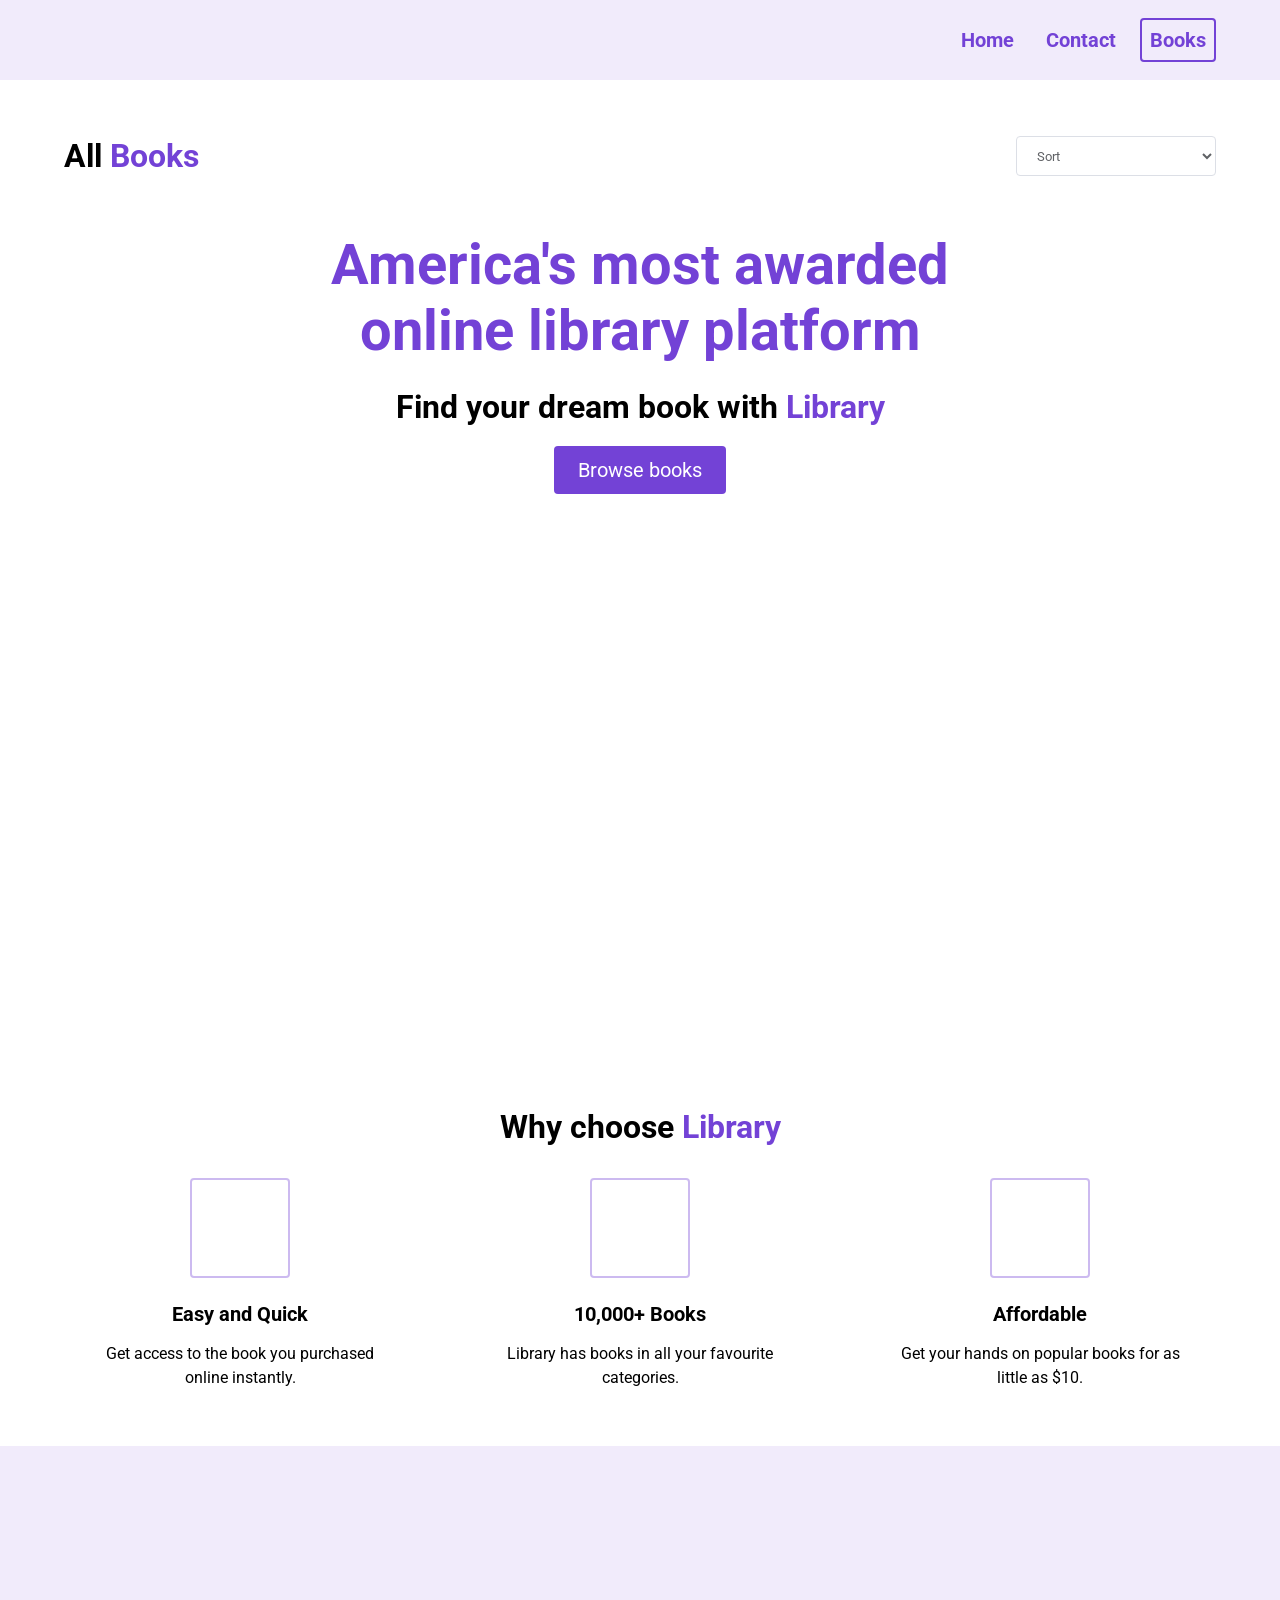
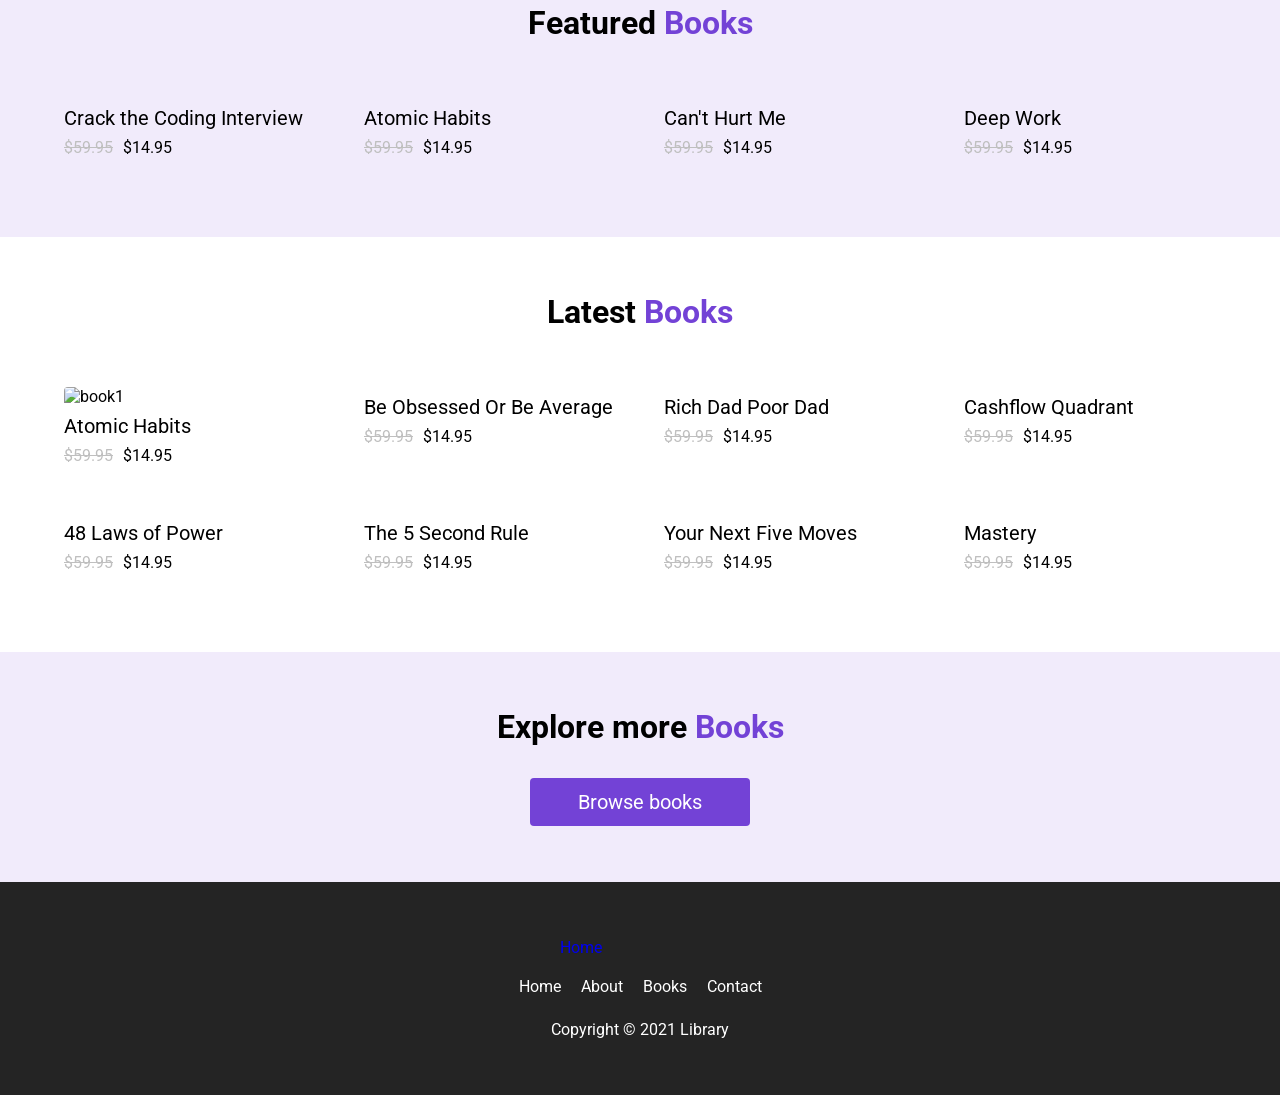
==== index.html @ 9497c2fe "19042026" ====
<!DOCTYPE html>
<html lang="en">

<head>
    <meta charset="UTF-8">
    <meta http-equiv="X-UA-Compatible" content="IE=edge">
    <meta name="viewport" content="width=device-width, initial-scale=1.0">
    <title>Library</title>
    <link rel="stylesheet" href="styles.css">
    <script src="https://kit.fontawesome.com/c8e4d183c2.js" crossorigin="anonymous"></script>
    <script src="index.js"></script>
</head>

<body>
    <section id="landing">
        <nav>
            <div class="nav__container">
                <img class="logo" src="assets/Library.svg" alt="">
                <ul class="nav__links">
                    <li><a href="#" class="nav__link">Home</a></li>
                    <li><a href="#" class="nav__link">Contact</a></li>
                    <li><a href="#" class="nav__link nav__link--primary">Books</a></li>
                </ul>
                <button class="btn__menu" type="button" onclick="openMenu()">
                    <span class="sr-only">Open menu</span>
                    <i class="fas fa-bars" aria-hidden="true"></i>
                </button>
                <div class="menu__backdrop">
                    <button class="btn__menu btn__menu--close" type="button" onclick="closeMenu()">
                        <span class="sr-only">Close menu</span>
                        <i class="fas fa-times" aria-hidden="true"></i>
                    </button>
                    <ul class="menu__links">
                        <li class="menu__list">
                            <a href="#" class="menu__link" onclick="closeMenu()">Home</a>
                        </li>
                        <li class="menu__list">
                            <a href="#features" class="menu__link" onclick="closeMenu()">Books</a>
                        </li>
                        <li class="menu__list">
                            <a class="menu__link no-cursor" onclick="closeMenu()">Contacts</a>
                        </li>
                    </ul>
                </div>
            </div>
        </nav>
    </section>

    <main id="books__main" aria-label="All Books">
        <section>
            <div class="container">
                <div class="row">
                    <div class="books__header">
                        <h2 class="section__title books__header--title">
                            All <span class="purple">Books</span>
                        </h2>
                        <select name="" id="filter" onchange="filterBooks(event)">
                            <option value="" disabled selected>Sort</option>
                            <option value="LOW_TO_HIGH">Price, Low to High</option>
                            <option value="HIGH_TO_LOW">Price, High to Low</option>
                            <option value="RATING">Rating</option>
                        </select>
                    </div>
                    <!-- Book Image -->
                    <div class="books"></div>
                </div>
            </div>
        </section>
    </main>
    <header>
        <section class="header">
            <div class="header__container">
                <div class="header__description">
                    <h1>America's most awarded online library platform</h1>
                    <h2>Find your dream book with <span class="purple">Library</span></h2>
                    <a href="#features">
                        <span class="btn" tabindex="0">Browse books</span>
                    </a>
                </div>
                <figure class="header__img--wrapper">
                    <img src="assets/Undraw_Books.svg" alt="">
                </figure>
            </div>
        </section>
    </header>

    <!-- <main id="main__highlights" aria-label="Highlights"> -->
    <section id="highlights">
        <div class="container">
            <div class="row">
                <h2 class="section__title">
                    Why choose <span class="purple">Library</span>
                </h2>
                <div class="highlight__wrapper">
                    <div class="highlight">
                        <div class="highlight__img">
                            <i class="fas fa-bolt"></i>
                        </div>
                        <h3 class="highlight__subtitle">
                            Easy and Quick
                        </h3>
                        <p class="highlight__para">
                            Get access to the book you purchased online instantly.
                        </p>
                    </div>
                    <div class="highlight">
                        <div class="highlight__img">
                            <i class="fas fa-book-open"></i>
                        </div>
                        <h3 class="highlight__subtitle">
                            10,000+ Books
                        </h3>
                        <p class="highlight__para">
                            Library has books in all your favourite categories.
                        </p>
                    </div>
                    <div class="highlight">
                        <div class="highlight__img">
                            <i class="fas fa-tags"></i>
                        </div>
                        <h3 class="highlight__subtitle">
                            Affordable
                        </h3>
                        <p class="highlight__para">
                            Get your hands on popular books for as little as $10.
                        </p>
                    </div>
                </div>
            </div>
        </div>
    </section>

    <section id="features">
        <div class="container">
            <div class="row">
                <h2 class="section__title">
                    Featured <span class="purple">Books</span>
                </h2>
                <div class="books">
                    <div class="book">
                        <figure class="book__img--wrapper">
                            <img class="book__img"
                                src="/Users/eddybrownii/Downloads/Library JS-2/Library JS/Library JS Starter/Library JS Starter/assets/crack the coding interview.png"
                                alt="">
                        </figure>
                        <div class="book__title">
                            Crack the Coding Interview
                        </div>
                        <div class="book__ratings">
                            <i class="fas fa-star"></i>
                            <i class="fas fa-star"></i>
                            <i class="fas fa-star"></i>
                            <i class="fas fa-star"></i>
                            <i class="fas fa-star-half-alt"></i>
                        </div>
                        <div class="book__price">
                            <span class="book__price--normal">$59.95</span> $14.95
                        </div>
                    </div>
                    <div class="book">
                        <figure class="book__img--wrapper">
                            <img class="book__img"
                                src="/Users/eddybrownii/Downloads/Library JS-2/Library JS/Library JS Starter/Library JS Starter/assets/atomic habits.jpg"
                                alt="">
                        </figure>
                        <div class="book__title">
                            Atomic Habits
                        </div>
                        <div class="book__ratings">
                            <i class="fas fa-star"></i>
                            <i class="fas fa-star"></i>
                            <i class="fas fa-star"></i>
                            <i class="fas fa-star"></i>
                            <i class="fas fa-star-half-alt"></i>
                        </div>
                        <div class="book__price">
                            <span class="book__price--normal">$59.95</span> $14.95
                        </div>
                    </div>
                    <div class="book">
                        <figure class="book__img--wrapper">
                            <img class="book__img"
                                src="/Users/eddybrownii/Downloads/Library JS-2/Library JS/Library JS Starter/Library JS Starter/assets/david goggins.jpeg"
                                alt="">
                        </figure>
                        <div class="book__title">
                            Can't Hurt Me
                        </div>
                        <div class="book__ratings">
                            <i class="fas fa-star"></i>
                            <i class="fas fa-star"></i>
                            <i class="fas fa-star"></i>
                            <i class="fas fa-star"></i>
                            <i class="fas fa-star-half-alt"></i>
                        </div>
                        <div class="book__price">
                            <span class="book__price--normal">$59.95</span> $14.95
                        </div>
                    </div>
                    <div class="book">
                        <figure class="book__img--wrapper">
                            <img class="book__img"
                                src="/Users/eddybrownii/Downloads/Library JS-2/Library JS/Library JS Starter/Library JS Starter/assets/deep work.jpeg"
                                alt="">
                        </figure>
                        <div class="book__title">
                            Deep Work
                        </div>
                        <div class="book__ratings">
                            <i class="fas fa-star"></i>
                            <i class="fas fa-star"></i>
                            <i class="fas fa-star"></i>
                            <i class="fas fa-star"></i>
                            <i class="fas fa-star-half-alt"></i>
                        </div>
                        <div class="book__price">
                            <span class="book__price--normal">$59.95</span> $14.95
                        </div>
                    </div>
                </div>
            </div>
        </div>
    </section>

    <section id="recent">
        <div class="container">
            <div class="row">
                <h2 class="section__title">
                    Latest <span class="purple">Books</span>
                </h2>
                <div class="books">
                    <div class="book">
                        <figure class="book__img--wrapper">
                            <img class="book__img"
                                src="/Users/eddybrownii/Downloads/Library JS-2/Library JS/Library JS Starter/Library JS Starter/assets/atomic habits.jpg"
                                alt="book1">
                        </figure>
                        <div class="book__title">
                            Atomic Habits
                        </div>
                        <div class="book__ratings">
                            <i class="fas fa-star"></i>
                            <i class="fas fa-star"></i>
                            <i class="fas fa-star"></i>
                            <i class="fas fa-star"></i>
                            <i class="fas fa-star-half-alt"></i>
                        </div>
                        <div class="book__price">
                            <span class="book__price--normal">$59.95</span> $14.95
                        </div>
                    </div>
                    <div class="book">
                        <figure class="book__img--wrapper">
                            <img class="book__img"
                                src="/Users/eddybrownii/Downloads/Library JS-2/Library JS/Library JS Starter/Library JS Starter/assets/Be_Obsessed.jpeg"
                                alt="">
                        </figure>
                        <div class="book__title">
                            Be Obsessed Or Be Average
                        </div>
                        <div class="book__ratings">
                            <i class="fas fa-star"></i>
                            <i class="fas fa-star"></i>
                            <i class="fas fa-star"></i>
                            <i class="fas fa-star"></i>
                            <i class="fas fa-star-half-alt"></i>
                        </div>
                        <div class="book__price">
                            <span class="book__price--normal">$59.95</span> $14.95
                        </div>
                    </div>
                    <div class="book">
                        <figure class="book__img--wrapper">
                            <img class="book__img"
                                src="/Users/eddybrownii/Downloads/Library JS-2/Library JS/Library JS Starter/Library JS Starter/assets/RichDadPoorDad.jpeg"
                                alt="">
                        </figure>
                        <div class="book__title">
                            Rich Dad Poor Dad
                        </div>
                        <div class="book__ratings">
                            <i class="fas fa-star"></i>
                            <i class="fas fa-star"></i>
                            <i class="fas fa-star"></i>
                            <i class="fas fa-star"></i>
                            <i class="fas fa-star-half-alt"></i>
                        </div>
                        <div class="book__price">
                            <span class="book__price--normal">$59.95</span> $14.95
                        </div>
                    </div>
                    <div class="book">
                        <figure class="book__img--wrapper">
                            <img class="book__img"
                                src="/Users/eddybrownii/Downloads/Library JS-2/Library JS/Library JS Starter/Library JS Starter/assets/cashflowquadrant.jpeg"
                                alt="">
                        </figure>
                        <div class="book__title">
                            Cashflow Quadrant
                        </div>
                        <div class="book__ratings">
                            <i class="fas fa-star"></i>
                            <i class="fas fa-star"></i>
                            <i class="fas fa-star"></i>
                            <i class="fas fa-star"></i>
                            <i class="fas fa-star-half-alt"></i>
                        </div>
                        <div class="book__price">
                            <span class="book__price--normal">$59.95</span> $14.95
                        </div>
                    </div>
                    <div class="book">
                        <figure class="book__img--wrapper">
                            <img class="book__img"
                                src="/Users/eddybrownii/Downloads/Library JS-2/Library JS/Library JS Starter/Library JS Starter/assets/the48rulesofpower.jpeg"
                                alt="">
                        </figure>
                        <div class="book__title">
                            48 Laws of Power
                        </div>
                        <div class="book__ratings">
                            <i class="fas fa-star"></i>
                            <i class="fas fa-star"></i>
                            <i class="fas fa-star"></i>
                            <i class="fas fa-star"></i>
                            <i class="fas fa-star-half-alt"></i>
                        </div>
                        <div class="book__price">
                            <span class="book__price--normal">$59.95</span> $14.95
                        </div>
                    </div>
                    <div class="book">
                        <figure class="book__img--wrapper">
                            <img class="book__img"
                                src="/Users/eddybrownii/Downloads/Library JS-2/Library JS/Library JS Starter/Library JS Starter/assets/the5secondrule.jpeg"
                                alt="">
                        </figure>
                        <div class="book__title">
                            The 5 Second Rule
                        </div>
                        <div class="book__ratings">
                            <i class="fas fa-star"></i>
                            <i class="fas fa-star"></i>
                            <i class="fas fa-star"></i>
                            <i class="fas fa-star"></i>
                            <i class="fas fa-star-half-alt"></i>
                        </div>
                        <div class="book__price">
                            <span class="book__price--normal">$59.95</span> $14.95
                        </div>
                    </div>
                    <div class="book">
                        <figure class="book__img--wrapper">
                            <img class="book__img"
                                src="/Users/eddybrownii/Downloads/Library JS-2/Library JS/Library JS Starter/Library JS Starter/assets/YourNext5Moves.jpg"
                                alt="">
                        </figure>
                        <div class="book__title">
                            Your Next Five Moves
                        </div>
                        <div class="book__ratings">
                            <i class="fas fa-star"></i>
                            <i class="fas fa-star"></i>
                            <i class="fas fa-star"></i>
                            <i class="fas fa-star"></i>
                            <i class="fas fa-star-half-alt"></i>
                        </div>
                        <div class="book__price">
                            <span class="book__price--normal">$59.95</span> $14.95
                        </div>
                    </div>
                    <div class="book">
                        <figure class="book__img--wrapper">
                            <img class="book__img"
                                src="/Users/eddybrownii/Downloads/Library JS-2/Library JS/Library JS Starter/Library JS Starter/assets/Mastery.jpeg"
                                alt="">
                        </figure>
                        <div class="book__title">
                            Mastery
                        </div>
                        <div class="book__ratings">
                            <i class="fas fa-star"></i>
                            <i class="fas fa-star"></i>
                            <i class="fas fa-star"></i>
                            <i class="fas fa-star"></i>
                            <i class="fas fa-star-half-alt"></i>
                        </div>
                        <div class="book__price">
                            <span class="book__price--normal">$59.95</span> $14.95
                        </div>
                    </div>
                </div>
            </div>
        </div>
    </section>

    <section id="explore">
        <div class="container">
            <div class="row row__column">
                <h2>Explore more <span class="purple">Books</span></h2>
                <a href="#features" class="btn">
                    <span class="btn" tabindex="0">Browse books</span>
                </a>
            </div>
        </div>
    </section>
    <!-- </main> -->

    <footer>
        <div class="container">
            <div class="row row__column">
                <a href="#">Home
                    <figure class="footer__logo">
                        <img src="assets/Library.svg" class="footer__logo--img" alt="">
                    </figure>
                </a>
                <div class="footer__list">
                    <a href="#" class="footer__link">Home</a>
                    <a class="footer__link no-cursor">About</a>
                    <a href="#features" class="footer__link">Books</a>
                    <a class="footer__link no-cursor">Contact</a>
                </div>
                <div class="footer__copyright">Copyright &copy; 2021 Library</div>
            </div>
        </div>
    </footer>
</body>

</html>
---- styles.css ----
@import url("https://fonts.googleapis.com/css2?family=Roboto:wght@400;500;700&display=swap");
* {
  padding: 0;
  margin: 0;
  box-sizing: border-box;
  font-family: "Roboto", sans-serif;
}

html {
  scroll-behavior: smooth;
}

body {
  max-width: 100vw;
  overflow-x: hidden;
}

nav {
  height: 80px;
  display: flex;
}

img {
  width: 100%;
}

p {
  line-height: 1.5;
}

a {
  text-decoration: none;
}

a:hover {
  text-decoration: underline;
}

ul {
  display: flex;
}

li {
  list-style-type: none;
}

h1 {
  font-size: 56px;
  color: #7342d6;
  margin-bottom: 24px;
  text-align: center;
}

h2 {
  font-size: 32px;
  margin-bottom: 32px;
  text-align: center;
}

button {
  cursor: pointer;
}

button:active {
  transform: translateY(1px);
}

.btn {
  background-color: #7342d6;
  color: white;
  padding: 12px 24px;
  font-size: 20px;
  border-radius: 4px;
  border: none;
}

.purple {
  color: #7342d6;
}

.logo {
  width: 160px;
}

.nav__container {
  width: 100%;
  max-width: 1200px;
  padding: 0 24px;
  display: flex;
  justify-content: space-between;
  align-items: center;
  margin: 0 auto;
}

.nav__link {
  margin-left: 16px;
  text-decoration: none;
  font-size: 20px;
  color: #7342d6;
  font-weight: bold;
  padding: 8px;
}

.nav__link:hover {
  text-decoration: underline;
}

.nav__link--primary {
  border: 2px solid #7342d6;
  border-radius: 4px;
}

.nav__link--primary:hover {
  text-decoration: none;
}

.btn__menu {
  background-color: transparent;
  font-size: 40px;
  border: none;
  color: #7342d6;
  display: none;
}

.menu__backdrop {
  position: absolute;
  background-color: #242424;
  top: 0;
  left: 0;
  right: 0;
  bottom: 0;
  z-index: 99;
  display: flex;
  align-items: center;
  justify-content: center;
  visibility: hidden;
  transition: all 300ms ease;
  opacity: 0;
  transform: translate(100%);
}

.menu--open {
  max-height: 100vh;
  overflow: hidden;
}

.menu--open .menu__backdrop {
  visibility: visible !important;
  opacity: 1;
  transform: translate(0);
}

.menu__links {
  display: flex;
  flex-direction: column;
  align-items: center;
}

.menu__list {
  padding: 32px 0;
}

.menu__link {
  color: white;
  font-size: 40px;
}

.btn__menu--close {
  position: absolute;
  top: 10px;
  right: 20px;
  padding: 8px;
  color: white;
}

/* 

LANDING

*/

#landing {
  background-color: rgba(115, 66, 214, 0.1);
}

header {
  height: calc(100vh - 80px);
}

.header__container {
  width: 100%;
  max-width: 720px;
  margin: 0 auto;
  height: 100%;
  display: flex;
  flex-direction: column;
  justify-content: space-around;
}

.header__description {
  display: flex;
  flex-direction: column;
  align-items: center;
}

.header__img--wrapper {
  padding: 20px;

  /* Added this after the tutorial to 
  show it over the wave on larger screens */
  z-index: 100;
}

.container {
  padding: 56px 0;
}

.row {
  width: 100%;
  max-width: 1200px;
  margin: 0 auto;
}

.row__column {
  display: flex;
  flex-direction: column;
  align-items: center;
}

.no-cursor {
  cursor: not-allowed;
}
/* 

HIGHLIGHTS 

*/

#highlights {
  position: relative;
  max-width: 100vw;
}

#highlights:after,
#highlights:before {
  background: url("assets/wave.svg");
  content: "";
  position: absolute;
  width: 101vw;
  height: 12vw;
  left: 0;
  z-index: 1;
  background-size: cover;
  background-repeat: no-repeat;
}

#highlights:before {
  transform: translateY(-100%);
  top: 1px;
}

#highlights:after {
  transform: translateY(100%) rotate(180deg);
  bottom: 1px;
}

.highlight__wrapper {
  display: flex;
  flex-wrap: wrap;
}

.highlight {
  padding: 0 24px;
  width: calc(100% / 3);
  display: flex;
  align-items: center;
  flex-direction: column;
}

.highlight__para {
  text-align: center;
  max-width: 280px;
}

.highlight__img {
  border: 2px solid #7342d65d;
  color: #7342d6;
  width: 100px;
  height: 100px;
  display: flex;
  align-items: center;
  justify-content: center;
  border-radius: 4px;
  font-size: 32px;
  margin-bottom: 24px;
}

.highlight__subtitle {
  font-size: 20px;
  margin-bottom: 16px;
  text-align: center;
}

/* 

FEATURES 

*/

#features {
  padding-top: 8vw;
  background-color: rgba(115, 66, 214, 0.1);
}

.books {
  display: flex;
  flex-wrap: wrap;
}

.book {
  width: 25%;
  padding: 24px;
}

.book__img {
  max-height: 380px;
  transition: all 300ms ease;
  cursor: not-allowed;
  /* Added after tutorial to maintain image aspect ratio */
  object-fit: contain;
  object-position: left;
}

.book__img--wrapper {
  margin-bottom: 8px;
  border-radius: 4px;
  overflow: hidden;
  display: flex;
}

.book:hover .book__img {
  transform: scale(1.03);
}

.book__title {
  font-size: 20px;
  margin-bottom: 8px;
}

.book__title:hover {
  text-decoration: underline;
  cursor: not-allowed;
}

.book__ratings {
  margin-bottom: 8px;
  color: #fabf2a;
}

.book__price--normal {
  text-decoration: line-through;
  padding-right: 6px;
  color: #bfbfbf;
}

/* 

EXPLORE

*/

#explore {
  background-color: rgba(115, 66, 214, 0.1);
}

/* 

FOOTER

*/

footer {
  background-color: #242424;
}

.footer__logo {
  display: flex;
}

.footer__logo--img {
  width: 160px;
  filter: grayscale(1) invert(1);
}

.footer__link,
.footer__copyright {
  color: #fff;
}

.footer__list {
  margin: 20px 0 24px 0;
}

.footer__link {
  padding: 0 8px;
}

/* 
**

BOOKS PAGE

**
*/

#books__body {
  background-color: rgba(115, 66, 214, 0.1);
  display: flex;
  flex-direction: column;
  min-height: 100vh;
}

#books__main {
  flex: 1;
}

.books__header {
  display: flex;
  justify-content: space-between;
  align-items: center;
  padding: 0 24px;
}

.books__header--title {
  margin-bottom: 0;
}

select {
  background-color: #fff;
  border-radius: 4px;
  border: 1px solid #dcdfe6;
  color: #606266;
  height: 40px;
  line-height: 40px;
  outline: none;
  padding: 0 16px;
  width: 100%;
  max-width: 200px;
}

.books__loading {
  display: flex;
  align-items: center;
  justify-content: center;
  padding-top: 60px;
  font-size: 60px;
  color: #7342d6;
}

.fa-spinner {
  animation: rotate 600ms infinite linear;
}

@keyframes rotate {
  0% {
    transform: rotate(0);
  }

  100% {
    transform: rotate(360deg);
  }
}

/* SMALL PHONES, TABLETS, LARGE SMARTPHONES */
@media (max-width: 768px) {
  .header__description {
    padding: 0 24px;
  }

  h1 {
    font-size: 40px;
  }

  h2 {
    font-size: 26px;
  }

  button {
    font-size: 18px;
  }

  .book {
    width: 50%;
  }
}

/* SMALL PHONES, LARGE SMARTPHONES */
@media (max-width: 550px) {
  .btn__menu {
    display: block;
  }

  .nav__links {
    display: none;
  }

  .highlight {
    width: 100%;
  }

  .highlight:not(:last-child) {
    margin-bottom: 24px;
  }
}
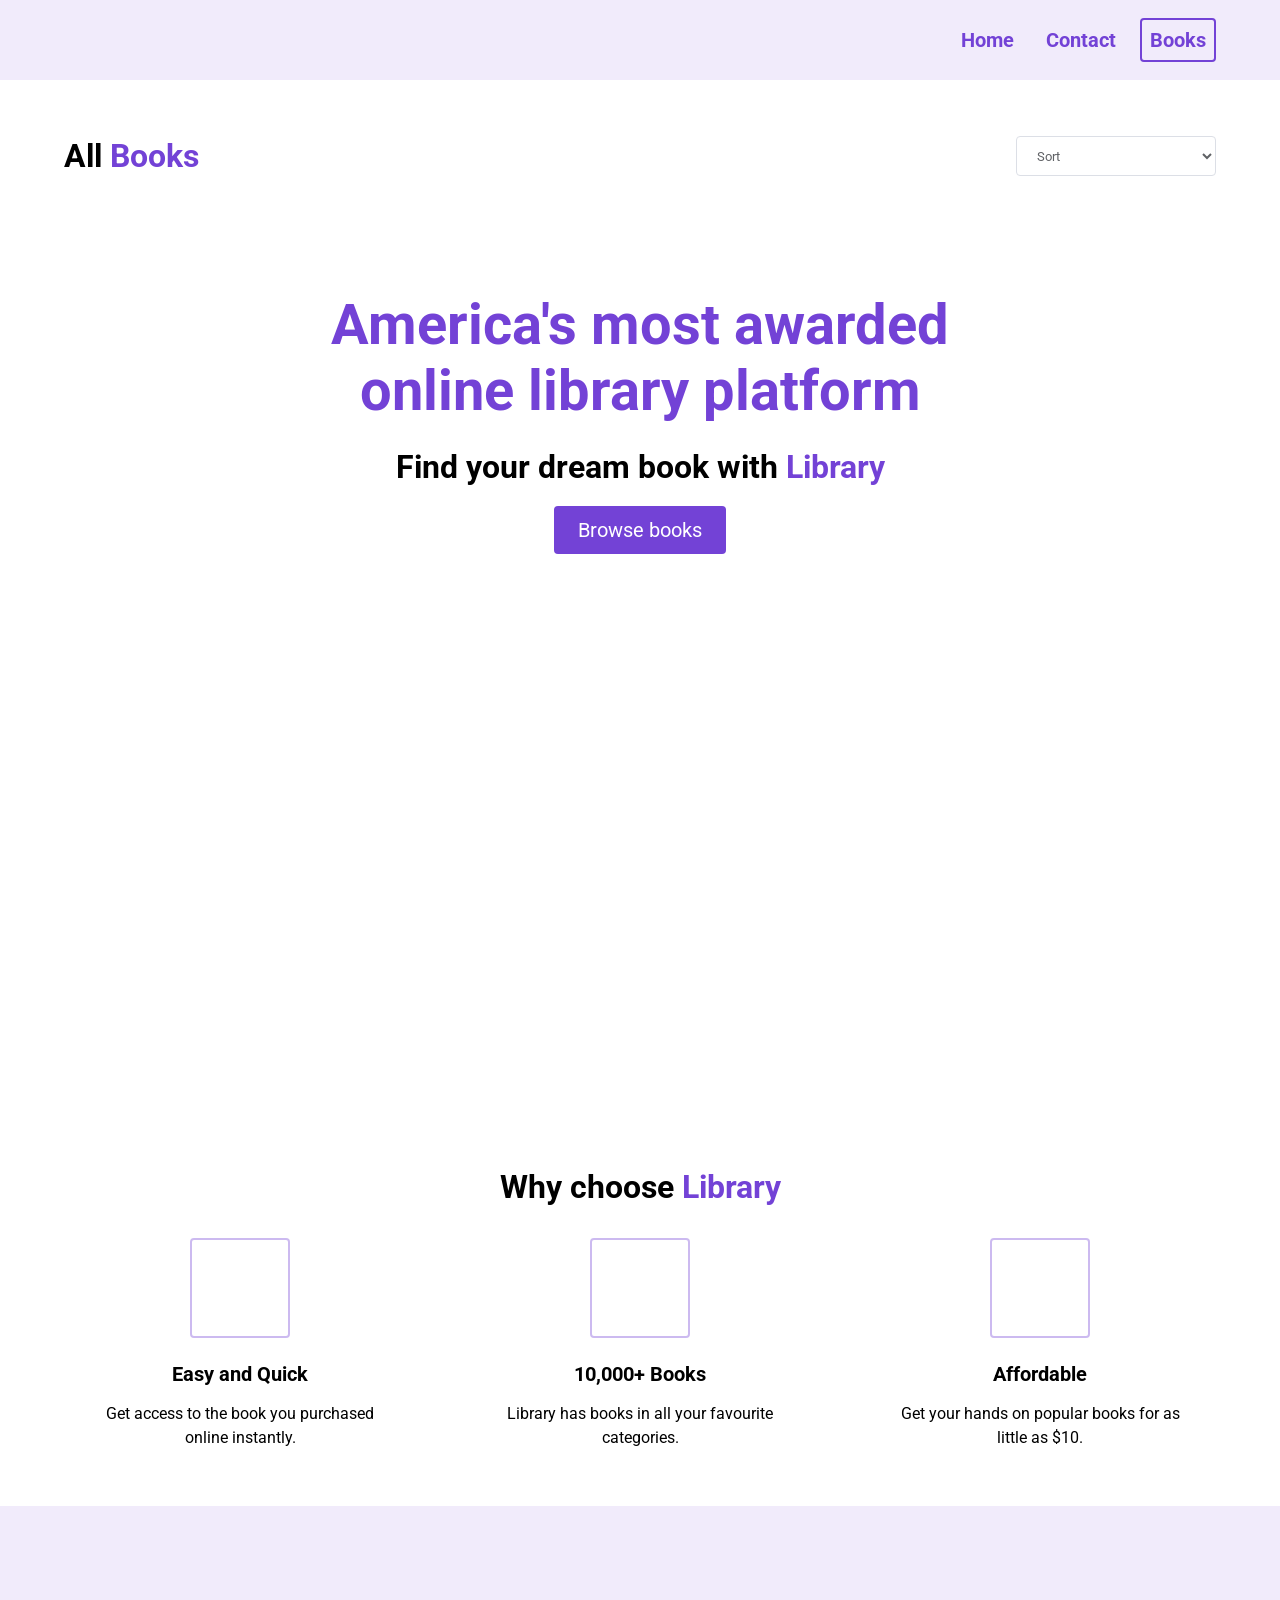
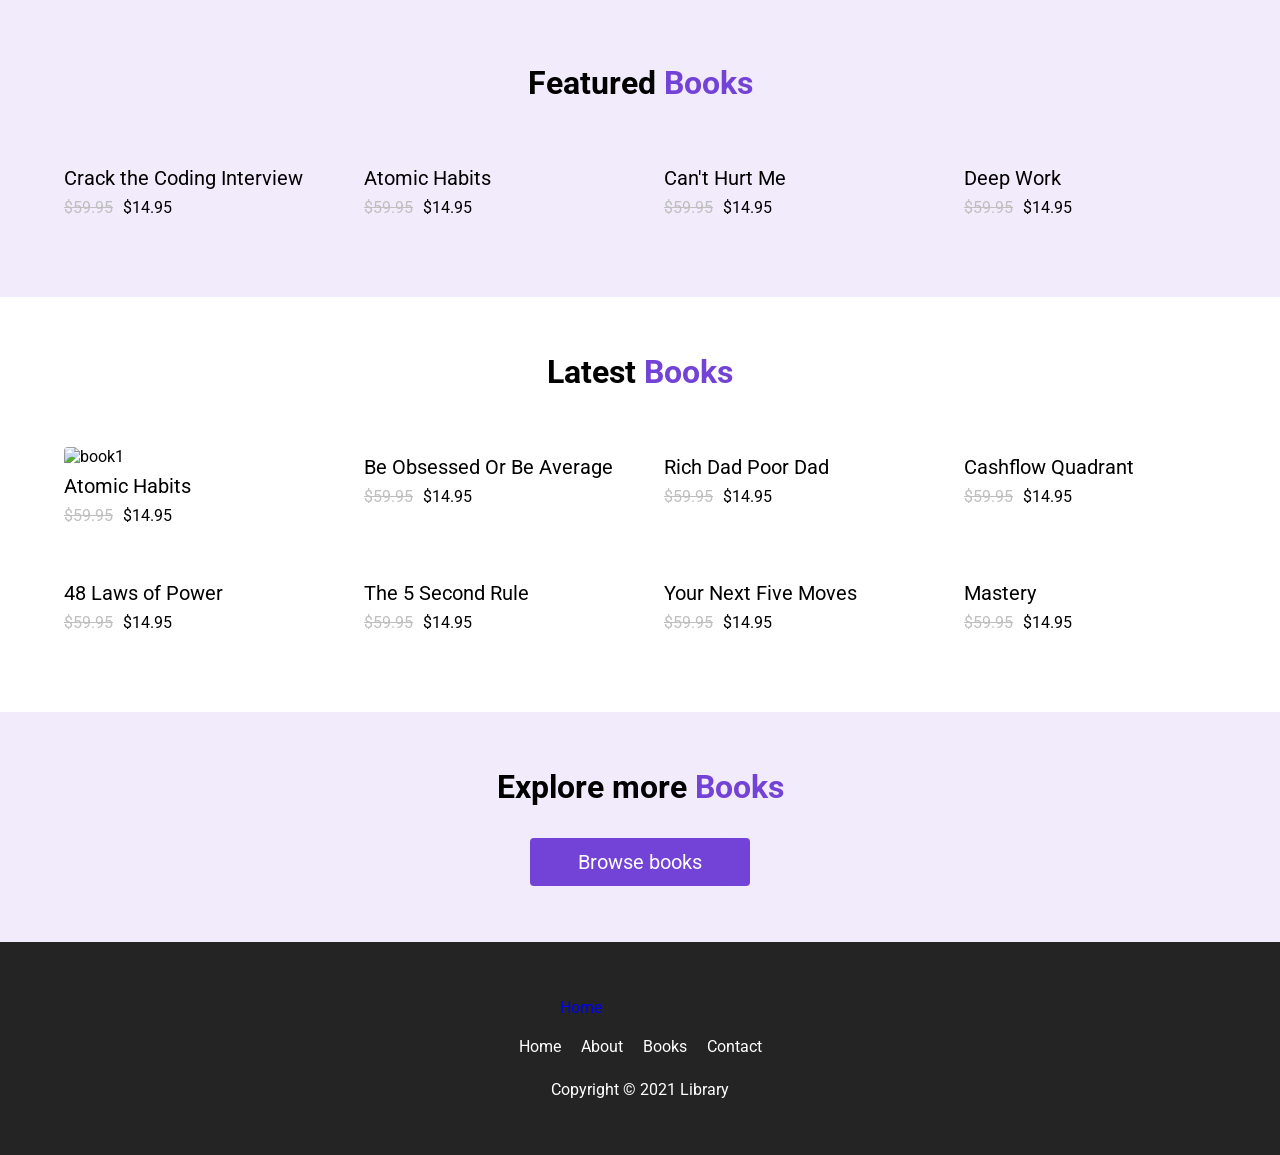
==== commit 98f04766: "19042026" ====
--- a/index.html
+++ b/index.html
@@ -62,7 +62,10 @@
                         </select>
                     </div>
                     <!-- Book Image -->
-                    <div class="books"></div>
+                    <div class="books">
+                        <i class="fas fa-spinner books__loading--spinner"></i>
+
+                    </div>
                 </div>
             </div>
         </section>
--- a/styles.css
+++ b/styles.css
@@ -456,7 +456,12 @@
   font-size: 60px;
   color: #7342d6;
 }
-
+.books__loading--spinner {
+  display: none !important;
+}
+.books__loading .books__loading--spinner {
+  display: block !important;
+}
 .fa-spinner {
   animation: rotate 600ms infinite linear;
 }
